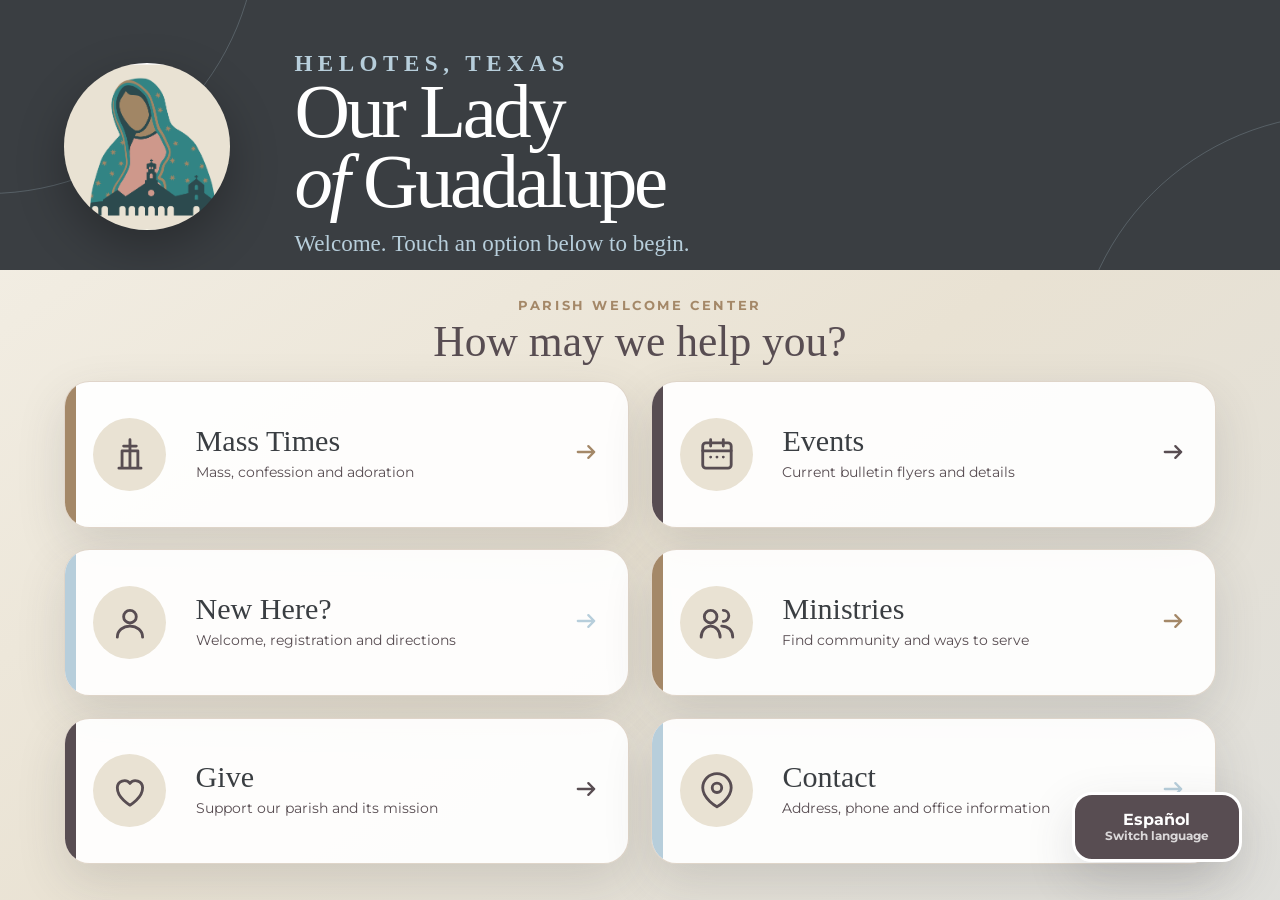
==== index.html @ cb976900 "Update index.html" ====
<!doctype html>
<html lang="en">
<head>
  <meta charset="utf-8">
  <meta name="viewport" content="width=device-width,initial-scale=1,viewport-fit=cover">
  <meta name="theme-color" content="#3a3e42">
  <title>Our Lady of Guadalupe | Parish Kiosk</title>
  <meta name="description" content="Interactive parish kiosk for Our Lady of Guadalupe Catholic Church in Helotes, Texas.">
  <link rel="preconnect" href="https://fonts.googleapis.com">
  <link rel="preconnect" href="https://fonts.gstatic.com" crossorigin>
  <link href="https://fonts.googleapis.com/css2?family=Montserrat:wght@500;600;700&display=swap" rel="stylesheet">
  <style>
    /* OLG BRAND GUIDE: edit the five approved colors here. */
    :root {
      --charcoal:#3a3e42;
      --taupe:#a48868;
      --plum:#584d52;
      --blue:#b7cedb;
      --cream:#e9e2d3;
      --white:#fff;
      --serif:"TeX Gyre Termes",Georgia,"Times New Roman",serif;
      --sans:"Montserrat",Arial,sans-serif;
      --shadow:0 18px 48px rgba(58,62,66,.15);
      --radius:clamp(22px,2vw,38px);
    }
    *{box-sizing:border-box}
    html,body{width:100%;height:100%;margin:0;overflow:hidden;background:var(--cream);color:var(--charcoal);font-family:var(--sans)}
    button,a{font:inherit} button{color:inherit} [hidden]{display:none!important}
    :focus-visible{outline:6px solid var(--taupe);outline-offset:5px}
    .view{width:100%;height:100vh;height:100dvh;overflow:hidden;background:linear-gradient(145deg,#f5f1e8 0%,var(--cream) 55%,#d8dce0 130%)}
    .view:not(.home){display:flex;flex-direction:column}

    /* HOME: designed to fit one portrait kiosk screen without scrolling. */
    .home{display:grid;grid-template-rows:minmax(260px,30%) 1fr}
    .hero{position:relative;display:grid;place-items:center;overflow:hidden;padding:clamp(28px,4vh,70px) clamp(34px,5vw,100px);color:var(--white);background:var(--charcoal)}
    .hero:before,.hero:after{content:"";position:absolute;width:42vw;aspect-ratio:1;border:1px solid rgba(183,206,219,.23);border-radius:50%}
    .hero:before{left:-22vw;top:-27vw}.hero:after{right:-26vw;bottom:-30vw}
    .hero-inner{position:relative;z-index:1;width:min(100%,1500px);display:grid;grid-template-columns:auto 1fr;align-items:center;gap:clamp(34px,5vw,88px)}
    .brand-mark{width:clamp(150px,13vw,270px);aspect-ratio:1;border-radius:50%;object-fit:cover;background:var(--cream);box-shadow:0 18px 48px rgba(0,0,0,.28)}
    .eyebrow{margin:0 0 .45em;font-size:clamp(14px,1.1vw,24px);font-weight:700;letter-spacing:.24em;text-transform:uppercase}
    .hero h1{max-width:14ch;margin:0;font-family:var(--serif);font-size:clamp(55px,6vw,126px);font-weight:400;line-height:.91;letter-spacing:-.045em;text-wrap:balance}
    .hero p{margin:.6em 0 0;color:var(--blue);font-family:var(--serif);font-size:clamp(22px,1.8vw,38px)}
    .home-main{min-height:0;display:flex;flex-direction:column;padding:clamp(24px,3vh,56px) clamp(32px,5vw,100px) clamp(30px,4vh,70px)}
    .home-heading{margin:0 0 clamp(18px,2vh,35px);text-align:center}
    .home-heading span{display:block;color:var(--taupe);font-size:clamp(13px,.9vw,20px);font-weight:700;letter-spacing:.2em;text-transform:uppercase}
    .home-heading h2{margin:.15em 0 0;color:var(--plum);font-family:var(--serif);font-size:clamp(38px,3.4vw,70px);font-weight:400;line-height:1}
    .home-grid{min-height:0;flex:1;display:grid;grid-template-columns:repeat(2,minmax(0,1fr));grid-template-rows:repeat(3,minmax(0,1fr));gap:clamp(16px,1.7vw,34px)}
    .touch-card{position:relative;display:grid;grid-template-columns:clamp(74px,6vw,120px) 1fr clamp(28px,2vw,42px);align-items:center;gap:clamp(18px,2vw,38px);overflow:hidden;padding:clamp(20px,2.2vw,42px);border:1px solid rgba(164,136,104,.34);border-radius:var(--radius);background:rgba(255,255,255,.92);box-shadow:var(--shadow);text-align:left;touch-action:manipulation;cursor:pointer;user-select:none;transition:transform .14s ease,box-shadow .14s ease}
    .touch-card:before{content:"";position:absolute;inset:0 auto 0 0;width:11px;background:var(--accent,var(--taupe))}
    .touch-card:nth-child(3n+1){--accent:var(--taupe)}.touch-card:nth-child(3n+2){--accent:var(--plum)}.touch-card:nth-child(3n){--accent:var(--blue)}
    .touch-card:active{transform:scale(.975);box-shadow:0 8px 24px rgba(58,62,66,.13)}
    .icon{width:clamp(72px,5.7vw,112px);aspect-ratio:1;display:grid;place-items:center;border-radius:50%;background:var(--cream);color:var(--plum)}
    .icon svg{width:52%;height:52%;fill:none;stroke:currentColor;stroke-width:1.8;stroke-linecap:round;stroke-linejoin:round}
    .card-title{display:block;color:var(--charcoal);font-family:var(--serif);font-size:clamp(30px,2.35vw,52px);font-weight:400;line-height:1}
    .card-subtitle{display:block;margin-top:.5em;color:var(--plum);font-size:clamp(14px,1vw,22px);line-height:1.4}
    .arrow{color:var(--accent)}.arrow svg{width:100%;fill:none;stroke:currentColor;stroke-width:2;stroke-linecap:round;stroke-linejoin:round}

    /* INTERNAL VIEWS */
    .app-bar{position:relative;z-index:10;flex:0 0 auto;min-height:clamp(108px,8vh,175px);display:grid;grid-template-columns:minmax(180px,.7fr) minmax(300px,1.6fr) minmax(180px,.7fr);align-items:center;gap:26px;padding:clamp(18px,2vh,34px) clamp(28px,4vw,72px);color:var(--white);background:var(--charcoal);box-shadow:0 10px 32px rgba(58,62,66,.22)}
    .app-bar h1{margin:0;overflow:hidden;font-family:var(--serif);font-size:clamp(36px,3.2vw,66px);font-weight:400;line-height:1;text-align:center;text-overflow:ellipsis;white-space:nowrap}
    .nav-button,.action{min-height:72px;display:inline-flex;align-items:center;justify-content:center;gap:12px;padding:15px 25px;border:0;border-radius:20px;background:var(--cream);color:var(--charcoal);font-weight:700;text-decoration:none;touch-action:manipulation;cursor:pointer}
    .home-button{background:var(--blue)}
    .nav-button svg{width:30px;height:30px;fill:none;stroke:currentColor;stroke-width:2;stroke-linecap:round;stroke-linejoin:round}
    .view-scroll{min-height:0;flex:1;overflow-x:hidden;overflow-y:auto;overscroll-behavior:contain;padding:clamp(40px,4vw,88px)}
    .wrap{width:min(100%,1700px);margin:auto}
    .intro{max-width:1180px;margin-bottom:clamp(34px,4vw,68px)}
    .intro .kicker{margin:0 0 10px;color:var(--taupe);font-size:clamp(15px,1vw,22px);font-weight:700;letter-spacing:.2em;text-transform:uppercase}
    .intro h2{margin:0;color:var(--plum);font-family:var(--serif);font-size:clamp(54px,5vw,102px);font-weight:400;line-height:.98;letter-spacing:-.035em}
    .intro p{margin:.65em 0 0;font-size:clamp(21px,1.6vw,33px);line-height:1.5}
    .panel-grid{display:grid;grid-template-columns:repeat(2,minmax(0,1fr));gap:clamp(22px,2.5vw,46px)}
    .panel{padding:clamp(30px,3vw,58px);border:1px solid rgba(164,136,104,.3);border-radius:var(--radius);background:rgba(255,255,255,.92);box-shadow:var(--shadow)}
    .panel h3{margin:0 0 .5em;color:var(--plum);font-family:var(--serif);font-size:clamp(35px,3vw,62px);font-weight:400;line-height:1.05}
    .panel p,.panel li{font-size:clamp(18px,1.3vw,26px);line-height:1.55}.panel ul{margin:0;padding-left:1.25em}
    .schedule{width:100%;border-collapse:collapse;font-size:clamp(18px,1.35vw,28px)}
    .schedule th,.schedule td{padding:20px 18px;border-bottom:1px solid var(--cream);text-align:left;vertical-align:top}.schedule th{width:34%;color:var(--plum)}
    .qr-grid{display:grid;grid-template-columns:repeat(2,minmax(0,1fr));gap:clamp(24px,3vw,52px)}
    .qr-panel{text-align:center}.qr-image{display:block;width:min(100%,420px);height:auto;margin:22px auto;padding:16px;border-radius:24px;background:var(--white);box-shadow:var(--shadow)}
    .qr-panel p{max-width:31em;margin:0 auto 18px}.qr-label{display:block;color:var(--taupe);font-weight:700;letter-spacing:.09em;text-transform:uppercase}
    .category-heading{margin:clamp(42px,5vw,78px) 0 24px;padding-bottom:18px;border-bottom:4px solid var(--taupe);color:var(--plum);font-family:var(--serif);font-size:clamp(38px,3.4vw,66px);font-weight:400}
    .category-heading:first-child{margin-top:0}.category-grid{display:grid;grid-template-columns:repeat(2,minmax(0,1fr));gap:clamp(18px,2vw,34px)}
    .ministry-card{display:flex;min-height:210px;flex-direction:column;justify-content:space-between;padding:clamp(24px,2.5vw,46px);border:1px solid rgba(164,136,104,.3);border-radius:var(--radius);background:var(--white);box-shadow:var(--shadow);text-align:left;cursor:pointer}
    .ministry-card h3{margin:0;color:var(--plum);font-family:var(--serif);font-size:clamp(29px,2.2vw,48px);font-weight:400;line-height:1.08}.ministry-card .contact{display:block;margin-top:18px;color:var(--charcoal);font-size:clamp(15px,1vw,20px);line-height:1.45}.ministry-card .details{display:block;margin-top:24px;color:var(--taupe);font-weight:700}
    .ministry-detail:not([hidden]){display:flex}.ministry-detail .detail-card{width:min(100%,1300px);margin:auto}.ministry-description{font-size:clamp(20px,1.45vw,30px)!important}

    /* EVENT LIBRARY */
    .events-grid{display:grid;grid-template-columns:repeat(2,minmax(0,1fr));gap:clamp(24px,2.8vw,52px)}
    .event-card{display:grid;grid-template-columns:minmax(180px,34%) 1fr;min-height:320px;overflow:hidden;padding:0;border:0;border-radius:var(--radius);background:var(--white);box-shadow:var(--shadow);text-align:left;cursor:pointer;touch-action:manipulation}
    .event-card img{width:100%;height:100%;object-fit:contain;object-position:center;background:#f4f0e9;padding:8px}
    .event-copy{display:flex;flex-direction:column;justify-content:center;padding:clamp(24px,2.5vw,48px)}
    .event-date{color:var(--taupe);font-size:clamp(14px,.95vw,20px);font-weight:700;letter-spacing:.1em;text-transform:uppercase}
    .event-card h3{margin:.35em 0;color:var(--plum);font-family:var(--serif);font-size:clamp(30px,2.4vw,50px);font-weight:400;line-height:1.05}
    .event-card p{margin:0;font-size:clamp(16px,1.1vw,23px);line-height:1.45}.event-card .details{margin-top:1.2em;color:var(--charcoal);font-weight:700}
    .detail-layout{display:grid;grid-template-columns:minmax(360px,.72fr) minmax(440px,1fr);gap:clamp(32px,4vw,72px);align-items:start}
    .detail-flyer{width:100%;max-height:68vh;object-fit:contain;object-position:top;border-radius:24px;background:var(--white);box-shadow:var(--shadow)}
    .detail-card{padding:clamp(32px,3.5vw,68px);border-radius:var(--radius);background:var(--white);box-shadow:var(--shadow)}
    .detail-card h2{margin:0;color:var(--plum);font-family:var(--serif);font-size:clamp(48px,4.4vw,86px);font-weight:400;line-height:1}
    .detail-meta{display:grid;gap:18px;margin:32px 0}.detail-meta div{padding:18px 22px;border-left:8px solid var(--blue);background:#f7f4ed}.detail-meta span{display:block;color:var(--taupe);font-size:14px;font-weight:700;letter-spacing:.12em;text-transform:uppercase}.detail-meta strong{display:block;margin-top:4px;font-size:clamp(19px,1.35vw,27px)}
    .detail-card p{font-size:clamp(18px,1.25vw,26px);line-height:1.55}
    .language-toggle{position:fixed;z-index:80;right:clamp(24px,3vw,56px);bottom:clamp(24px,3vw,56px);min-width:170px;min-height:70px;padding:12px 20px;border:3px solid var(--white);border-radius:20px;background:var(--plum);color:var(--white);box-shadow:var(--shadow);font-weight:700;cursor:pointer}
    .language-toggle span{display:block;font-size:.72em;opacity:.78}

    /* Keep the longer Spanish parish name fully visible on the kiosk home screen. */
    html:lang(es) .hero-inner{gap:clamp(22px,3vw,58px)}
    html:lang(es) .hero h1{max-width:none;font-size:clamp(46px,5vw,104px);line-height:.94;letter-spacing:-.04em}

    @media (max-width:900px){
      .home{grid-template-rows:29% 1fr}.hero-inner{grid-template-columns:1fr;gap:14px;text-align:center}.brand-mark{width:110px}.hero h1{max-width:none;font-size:clamp(40px,8vw,68px)}
      .home-grid{gap:10px}.touch-card{grid-template-columns:1fr;justify-items:center;gap:8px;padding:12px;text-align:center}.icon{width:58px}.arrow,.card-subtitle{display:none}.card-title{font-size:clamp(22px,4vw,34px)}
      .app-bar{grid-template-columns:1fr auto 1fr;padding:14px}.nav-button{min-height:58px;padding:12px}.panel-grid,.events-grid,.detail-layout,.qr-grid,.category-grid{grid-template-columns:1fr}.event-card{grid-template-columns:150px 1fr}.detail-flyer{max-height:none}.view-scroll{padding:24px 16px 110px}.language-toggle{min-width:140px;min-height:58px}
    }
  </style>
</head>
<body>
  <button class="language-toggle" id="language-toggle" type="button">Español<span>Switch language</span></button>

  <main class="view home" id="view-home" data-view="home">
    <header class="hero">
      <div class="hero-inner">
        <img class="brand-mark" src="[data-uri]" alt="Our Lady of Guadalupe parish mark">
        <div>
          <p class="eyebrow">Helotes, Texas</p>
          <h1>Our Lady <em>of</em> Guadalupe</h1>
          <p class="hero-instruction">Welcome. Touch an option below to begin.</p>
        </div>
      </div>
    </header>
    <section class="home-main">
      <div class="home-heading"><span>Parish Welcome Center</span><h2>How may we help you?</h2></div>
      <nav class="home-grid" aria-label="Kiosk menu">
        <button class="touch-card" data-open="mass" type="button"><span class="icon"><svg viewBox="0 0 24 24"><path d="M12 3v18M8 7h8M5 21h14M7 21V10h10v11"/></svg></span><span><strong class="card-title">Mass Times</strong><span class="card-subtitle">Mass, confession and adoration</span></span><span class="arrow"><svg viewBox="0 0 24 24"><path d="M5 12h14M14 7l5 5-5 5"/></svg></span></button>
        <button class="touch-card" data-open="events" type="button"><span class="icon"><svg viewBox="0 0 24 24"><rect x="3" y="5" width="18" height="16" rx="2"/><path d="M8 3v4M16 3v4M3 10h18M8 14h.01M12 14h.01M16 14h.01"/></svg></span><span><strong class="card-title">Events</strong><span class="card-subtitle">Current bulletin flyers and details</span></span><span class="arrow"><svg viewBox="0 0 24 24"><path d="M5 12h14M14 7l5 5-5 5"/></svg></span></button>
        <button class="touch-card" data-open="new" type="button"><span class="icon"><svg viewBox="0 0 24 24"><path d="M12 12a4 4 0 1 0 0-8 4 4 0 0 0 0 8ZM4 21c0-4.2 3.6-7 8-7s8 2.8 8 7"/></svg></span><span><strong class="card-title">New Here?</strong><span class="card-subtitle">Welcome, registration and directions</span></span><span class="arrow"><svg viewBox="0 0 24 24"><path d="M5 12h14M14 7l5 5-5 5"/></svg></span></button>
        <button class="touch-card" data-open="ministries" type="button"><span class="icon"><svg viewBox="0 0 24 24"><path d="M8 12a4 4 0 1 0 0-8 4 4 0 0 0 0 8ZM2 21c0-4 2.7-7 6-7s6 3 6 7M16 11a3.5 3.5 0 1 0 0-7M15 14c4 0 7 2.7 7 7"/></svg></span><span><strong class="card-title">Ministries</strong><span class="card-subtitle">Find community and ways to serve</span></span><span class="arrow"><svg viewBox="0 0 24 24"><path d="M5 12h14M14 7l5 5-5 5"/></svg></span></button>
        <button class="touch-card" data-open="give" type="button"><span class="icon"><svg viewBox="0 0 24 24"><path d="M12 21S4 16.5 4 10a4.5 4.5 0 0 1 8-2.8A4.5 4.5 0 0 1 20 10c0 6.5-8 11-8 11Z"/></svg></span><span><strong class="card-title">Give</strong><span class="card-subtitle">Support our parish and its mission</span></span><span class="arrow"><svg viewBox="0 0 24 24"><path d="M5 12h14M14 7l5 5-5 5"/></svg></span></button>
        <button class="touch-card" data-open="contact" type="button"><span class="icon"><svg viewBox="0 0 24 24"><path d="M21 10c0 7-9 12-9 12S3 17 3 10a9 9 0 1 1 18 0Z"/><circle cx="12" cy="10" r="3"/></svg></span><span><strong class="card-title">Contact</strong><span class="card-subtitle">Address, phone and office information</span></span><span class="arrow"><svg viewBox="0 0 24 24"><path d="M5 12h14M14 7l5 5-5 5"/></svg></span></button>
      </nav>
    </section>
  </main>

  <section class="view" id="view-mass" data-view="mass" hidden><header class="app-bar"></header><div class="view-scroll"><div class="wrap"><div class="intro"><p class="kicker">Pray with us</p><h2>Mass Times</h2><p>Weekly liturgy, reconciliation and adoration schedule.</p></div><div class="panel-grid"><article class="panel"><h3>Mass Schedule</h3><table class="schedule"><tr><th>Weekdays</th><td>Monday-Saturday, 8:30 AM (English)<br>Tuesday, 8:30 AM (Spanish)<br>Tuesday, 6:30 PM (English)<br>Wednesday, 12:10 PM (English)</td></tr><tr><th>Saturday Vigil</th><td>4:30 PM (English)<br>6:30 PM (Spanish)</td></tr><tr><th>Sunday</th><td>7:30, 9:30 &amp; 11:30 AM; 3:30 PM (English)<br>1:30 PM (Spanish)</td></tr></table></article><article class="panel"><h3>Reconciliation</h3><p>Thursday, 6:00-8:00 PM<br>Saturday, 2:00-4:00 PM<br>Or by appointment.</p><h3>Holy Adoration</h3><p>Thursday, 9:00 AM-9:00 PM in the chapel.</p></article></div></div></div></section>
  <section class="view" id="view-events" data-view="events" hidden><header class="app-bar"></header><div class="view-scroll"><div class="wrap"><div class="intro"><p class="kicker">October 11, 2026 Bulletin</p><h2>Parish Events</h2><p>Current flyers and details from the October 11 bulletin. Touch an event to learn more.</p></div><div class="events-grid" id="events-grid"><button class="event-card" type="button" data-event="festival"><img src="[data-uri]" alt="OLG Parish Festival flyer" loading="lazy"><span class="event-copy"><span class="event-date">Saturday, October 17, 2026</span><h3>OLG Parish Festival</h3><p>Food, games, entertainment, live music, mariachi, bingo and family activities.</p><span class="details">Touch for details →</span></span></button><button class="event-card" type="button" data-event="festival-music"><img src="[data-uri]" alt="Festival Live Music & Culture Jam flyer" loading="lazy"><span class="event-copy"><span class="event-date">Saturday, October 17, 2026</span><h3>Festival Live Music & Culture Jam</h3><p>Culture Jam and Mariachi Espuelas performances during the Parish Festival.</p><span class="details">Touch for details →</span></span></button><button class="event-card" type="button" data-event="festival-raffle"><img src="[data-uri]" alt="2026 Toyota Tacoma Raffle flyer" loading="lazy"><span class="event-copy"><span class="event-date">Saturday, October 17, 2026</span><h3>2026 Toyota Tacoma Raffle</h3><p>Grand prize: 2026 Toyota Tacoma SR5. Tickets are $50 each; see the flyer for raffle information.</p><span class="details">Touch for details →</span></span></button><button class="event-card" type="button" data-event="festival-volunteer"><img src="[data-uri]" alt="Parish Festival Volunteers flyer" loading="lazy"><span class="event-copy"><span class="event-date">Saturday, October 17, 2026</span><h3>Parish Festival Volunteers</h3><p>Help make the Parish Festival a success. Scan the flyer QR code for volunteer information.</p><span class="details">Touch for details →</span></span></button><button class="event-card" type="button" data-event="festival-cakewalk"><img src="[data-uri]" alt="Festival Cake Walk Donations flyer" loading="lazy"><span class="event-copy"><span class="event-date">Thursday–Friday, October 15–16, 2026</span><h3>Festival Cake Walk Donations</h3><p>Donate cakes for the Parish Festival Cake Walk. See the flyer for drop-off instructions.</p><span class="details">Touch for details →</span></span></button><button class="event-card" type="button" data-event="festival-pilgrimage"><img src="[data-uri]" alt="Pilgrimage of Christ the King flyer" loading="lazy"><span class="event-copy"><span class="event-date">Saturday, October 17, 2026</span><h3>Pilgrimage of Christ the King</h3><p>Pilgrimage and walk of faith connected with the Parish Festival. Refer to the flyer for the schedule.</p><span class="details">Touch for details →</span></span></button><button class="event-card" type="button" data-event="adoration"><img src="[data-uri]" alt="Thursday Eucharistic Adoration flyer" loading="lazy"><span class="event-copy"><span class="event-date">Thursday, October 15, 2026</span><h3>Thursday Eucharistic Adoration</h3><p>Spend quiet time in prayer before the Blessed Sacrament.</p><span class="details">Touch for details →</span></span></button></div></div></div></section>
  <section class="view" id="view-new" data-view="new" hidden><header class="app-bar"></header><div class="view-scroll"><div class="wrap"><div class="intro"><p class="kicker">Welcome home</p><h2>New Here?</h2><p>We are grateful you are visiting Our Lady of Guadalupe. Our parish family is ready to help you feel at home.</p></div><div class="panel-grid"><article class="panel"><h3>Parish Registration</h3><p>Registering helps us welcome you, communicate parish news and support your sacramental life. Visit the parish office or scan the registration code below.</p></article><article class="panel"><h3>Mass &amp; Confession</h3><p>Use the Mass Times screen for our regular worship, reconciliation and adoration schedule.</p><button class="action" type="button" data-open="mass">View Mass Times</button></article><article class="panel"><h3>Parish Office</h3><p>13715 Riggs Road<br>Helotes, Texas 78023<br>(210) 695-8791</p><p>Monday-Friday: 8:00 AM-1:15 PM<br>Closed for lunch: 1:15-2:15 PM<br>Open again: 2:15-4:00 PM</p></article><article class="panel qr-panel"><span class="qr-label">Scan to register</span><img class="qr-image" id="registration-qr" alt="Parish registration QR code"><h3>Become Part of Our Parish</h3><p>Scan this code with your phone to open parish registration. No website opens on the kiosk.</p></article></div></div></div></section>
  <section class="view" id="view-ministries" data-view="ministries" hidden><header class="app-bar"></header><div class="view-scroll"><div class="wrap"><div class="intro"><p class="kicker">Grow, belong and serve</p><h2>Find Your Community</h2><p>Touch a ministry to see its description and contact information.</p></div><div id="ministries-grid"></div></div></div></section>
  <section class="view" id="view-give" data-view="give" hidden><header class="app-bar"></header><div class="view-scroll"><div class="wrap"><div class="intro"><p class="kicker">One faith. One family. One mission.</p><h2>Give</h2><p>Scan a code with your phone to support Our Lady of Guadalupe securely.</p></div><div class="qr-grid"><article class="panel qr-panel"><span class="qr-label">Capital Campaign</span><img class="qr-image" id="capital-qr" alt="Building Faith Together Capital Campaign QR code"><h3>Building Faith Together</h3><p>Help reduce the loan debt on our Family Center Building so our children can continue growing in faith through formation classes in this important parish space.</p></article><article class="panel qr-panel"><span class="qr-label">Parish Giving</span><img class="qr-image" id="giving-qr" alt="Our Lady of Guadalupe online giving QR code"><h3>Online Giving</h3><p>Support the worship, ministries, outreach and daily mission of Our Lady of Guadalupe. Complete your gift securely on your own phone.</p></article></div></div></div></section>
  <section class="view" id="view-contact" data-view="contact" hidden><header class="app-bar"></header><div class="view-scroll"><div class="wrap"><div class="intro"><p class="kicker">We are here to help</p><h2>Contact OLG</h2></div><div class="panel-grid"><article class="panel"><h3>Our Lady of Guadalupe</h3><p>13715 Riggs Road<br>Helotes, Texas 78023</p><p><strong>Phone:</strong> (210) 695-8791<br><strong>Website:</strong> www.olghelotes.org</p></article><article class="panel"><h3>Need Assistance?</h3><p>Please visit the parish office. Staff can assist with sacramental preparation, parish registration, facility questions and ministry connections.</p></article></div></div></div></section>
  <section class="view" id="view-detail" data-view="detail" hidden><header class="app-bar"></header><div class="view-scroll"><div class="wrap"><div class="detail-layout"><img class="detail-flyer" id="detail-flyer" alt=""><article class="detail-card"><h2 id="detail-title"></h2><div class="detail-meta"><div><span>Date</span><strong id="detail-date"></strong></div><div><span>Time</span><strong id="detail-time"></strong></div><div><span>Location</span><strong id="detail-location"></strong></div></div><p id="detail-description"></p><p><strong>Registration:</strong> Use the QR code shown on the official flyer, when applicable.</p></article></div></div></div></section>
  <section class="view ministry-detail" id="view-ministry-detail" data-view="ministry-detail" hidden><header class="app-bar"></header><div class="view-scroll"><div class="wrap"><article class="detail-card"><h2 id="ministry-title"></h2><p class="ministry-description" id="ministry-description"></p><div class="detail-meta"><div><span>Contact</span><strong id="ministry-contact"></strong></div></div></article></div></div></section>

  <script>
    /* Bulletin events: edit this list when a new bulletin is published. */
    const EVENTS=[{"id":"festival","title":"OLG Parish Festival","date":"Saturday, October 17, 2026","time":"1:00–10:00 PM","location":"The Annex, 11762 FM 1560 N, Helotes, TX","description":"Food, games, entertainment, live music, mariachi, bingo and family activities.","image":"[data-uri]"},{"id":"festival-music","title":"Festival Live Music & Culture Jam","date":"Saturday, October 17, 2026","time":"1:00 PM onward","location":"OLG Annex","description":"Culture Jam and Mariachi Espuelas performances during the Parish Festival.","image":"[data-uri]"},{"id":"festival-raffle","title":"2026 Toyota Tacoma Raffle","date":"Saturday, October 17, 2026","time":"During the Parish Festival","location":"OLG Annex","description":"Grand prize: 2026 Toyota Tacoma SR5. Tickets are $50 each; see the flyer for raffle information.","image":"[data-uri]"},{"id":"festival-volunteer","title":"Parish Festival Volunteers","date":"Saturday, October 17, 2026","time":"1:00–10:00 PM","location":"OLG Annex","description":"Help make the Parish Festival a success. Scan the flyer QR code for volunteer information.","image":"[data-uri]"},{"id":"festival-cakewalk","title":"Festival Cake Walk Donations","date":"Thursday–Friday, October 15–16, 2026","time":"8:00 AM–4:00 PM; festival day donations to FCB Room 206","location":"Family Center Building at the Annex","description":"Donate cakes for the Parish Festival Cake Walk. See the flyer for drop-off instructions.","image":"[data-uri]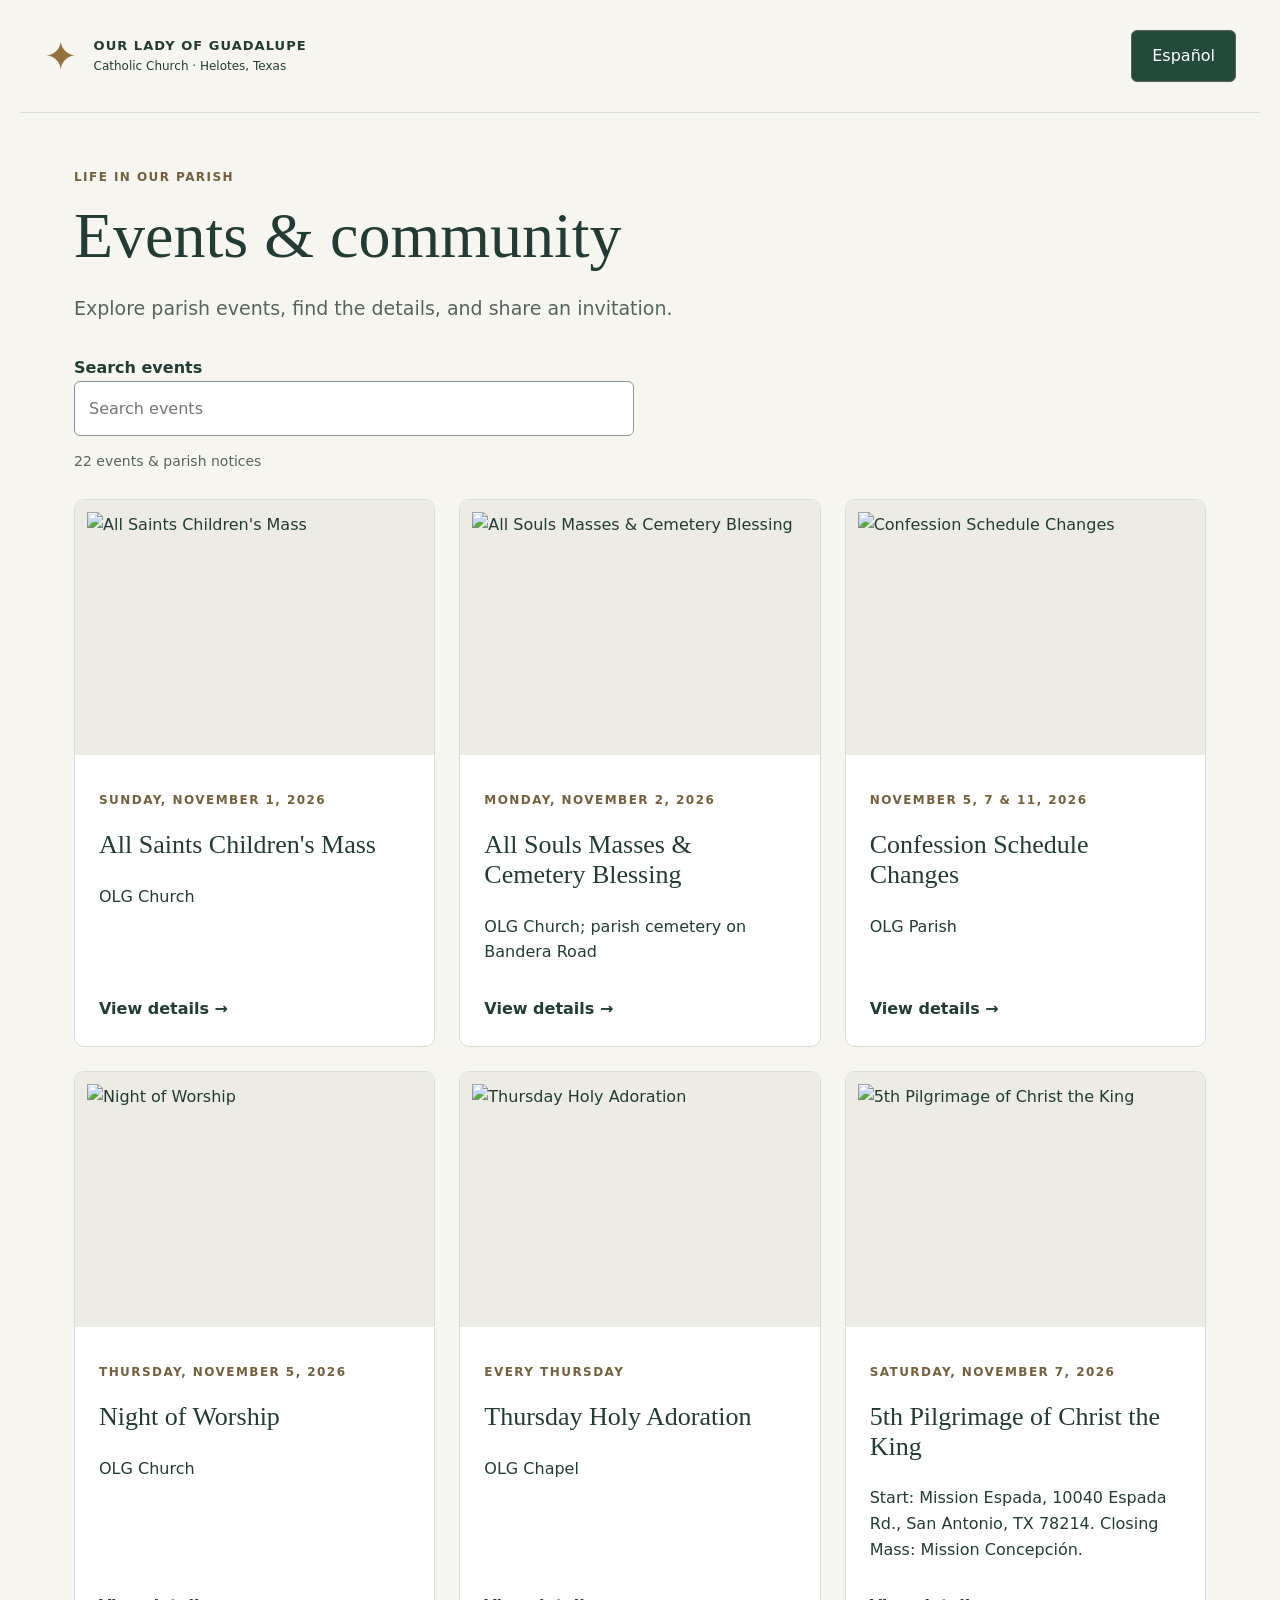
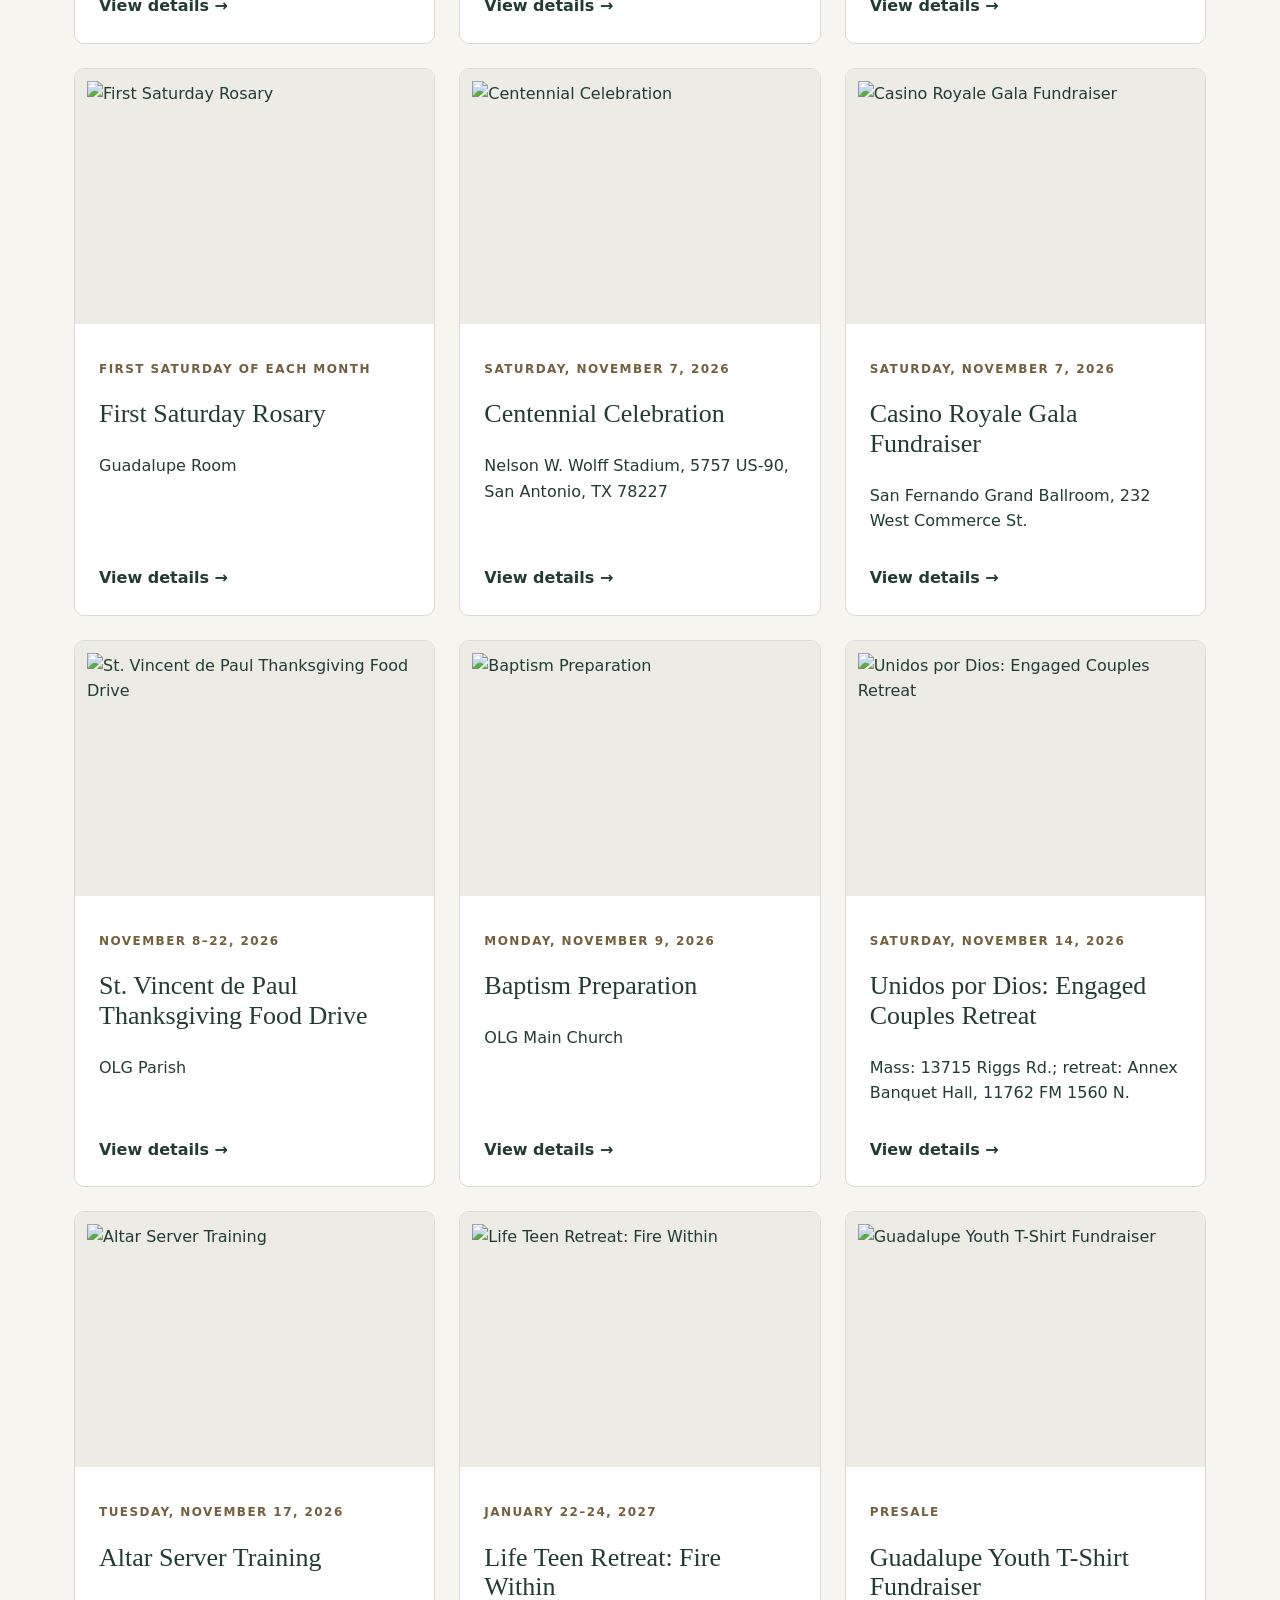
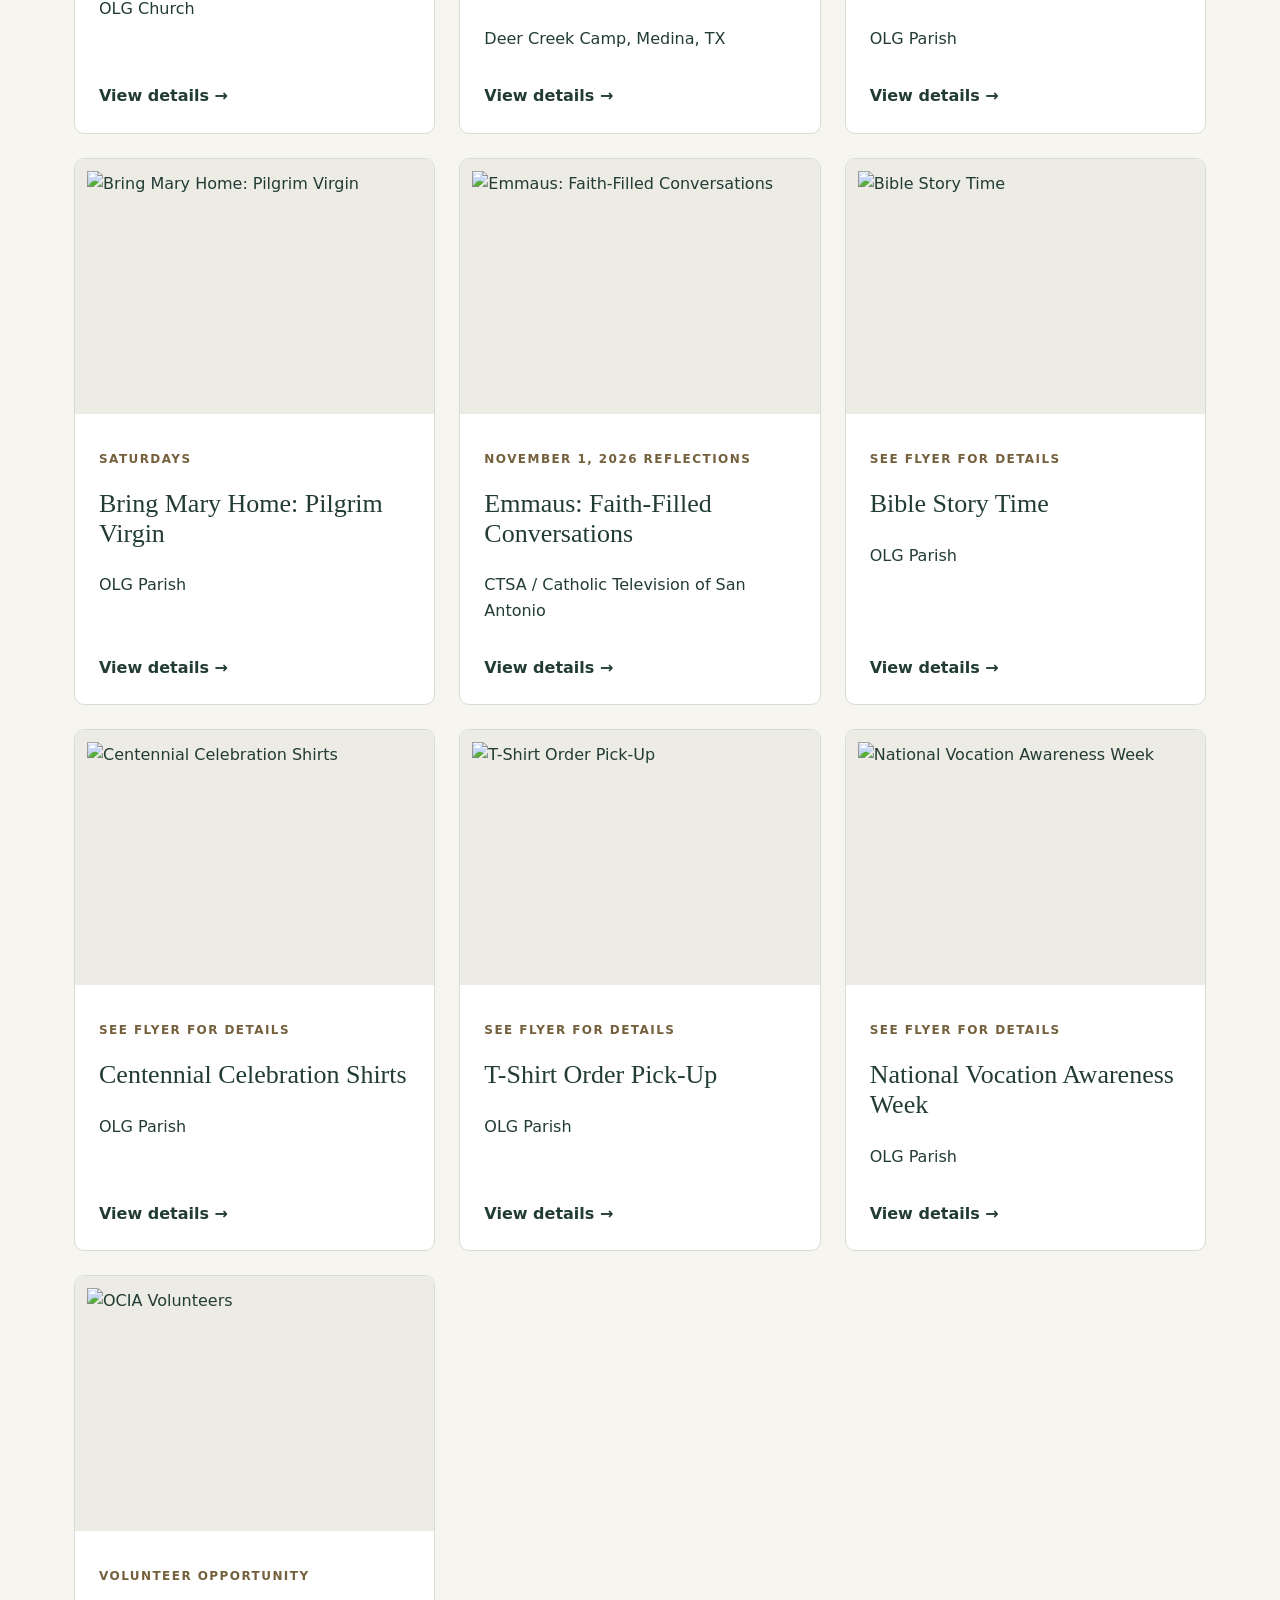
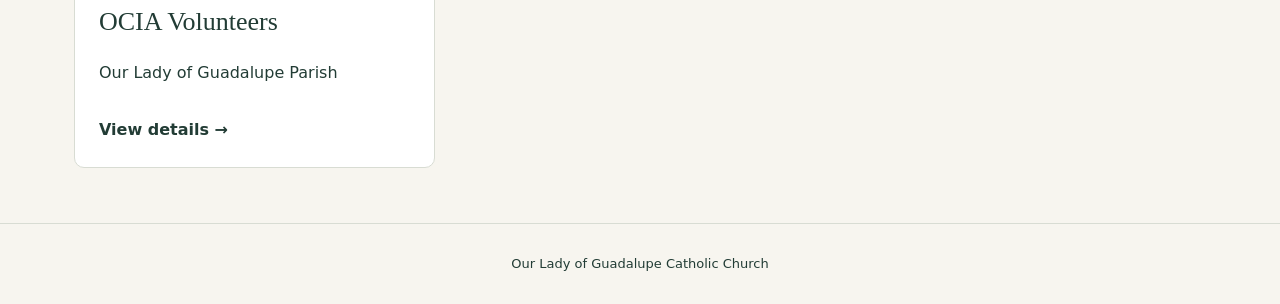
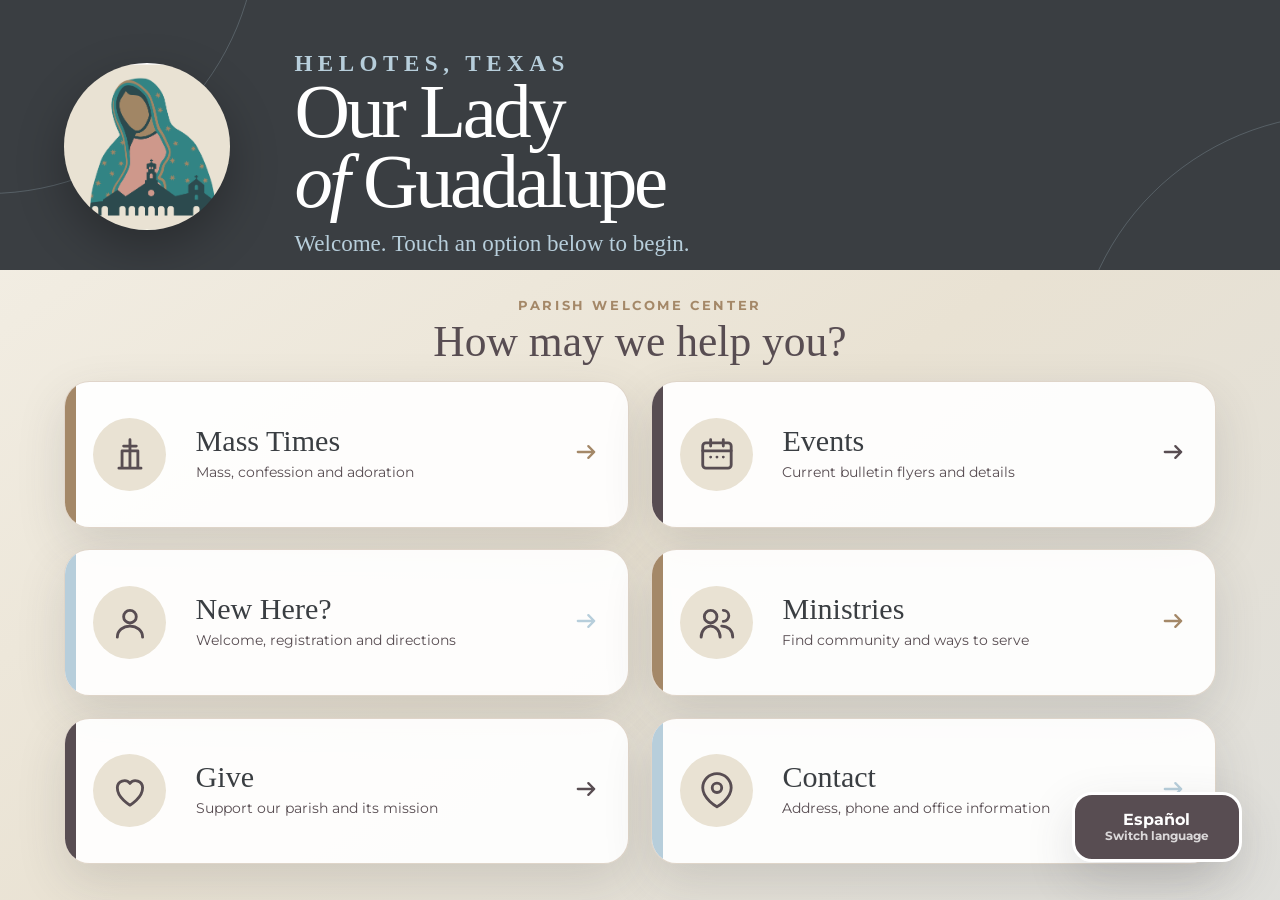
